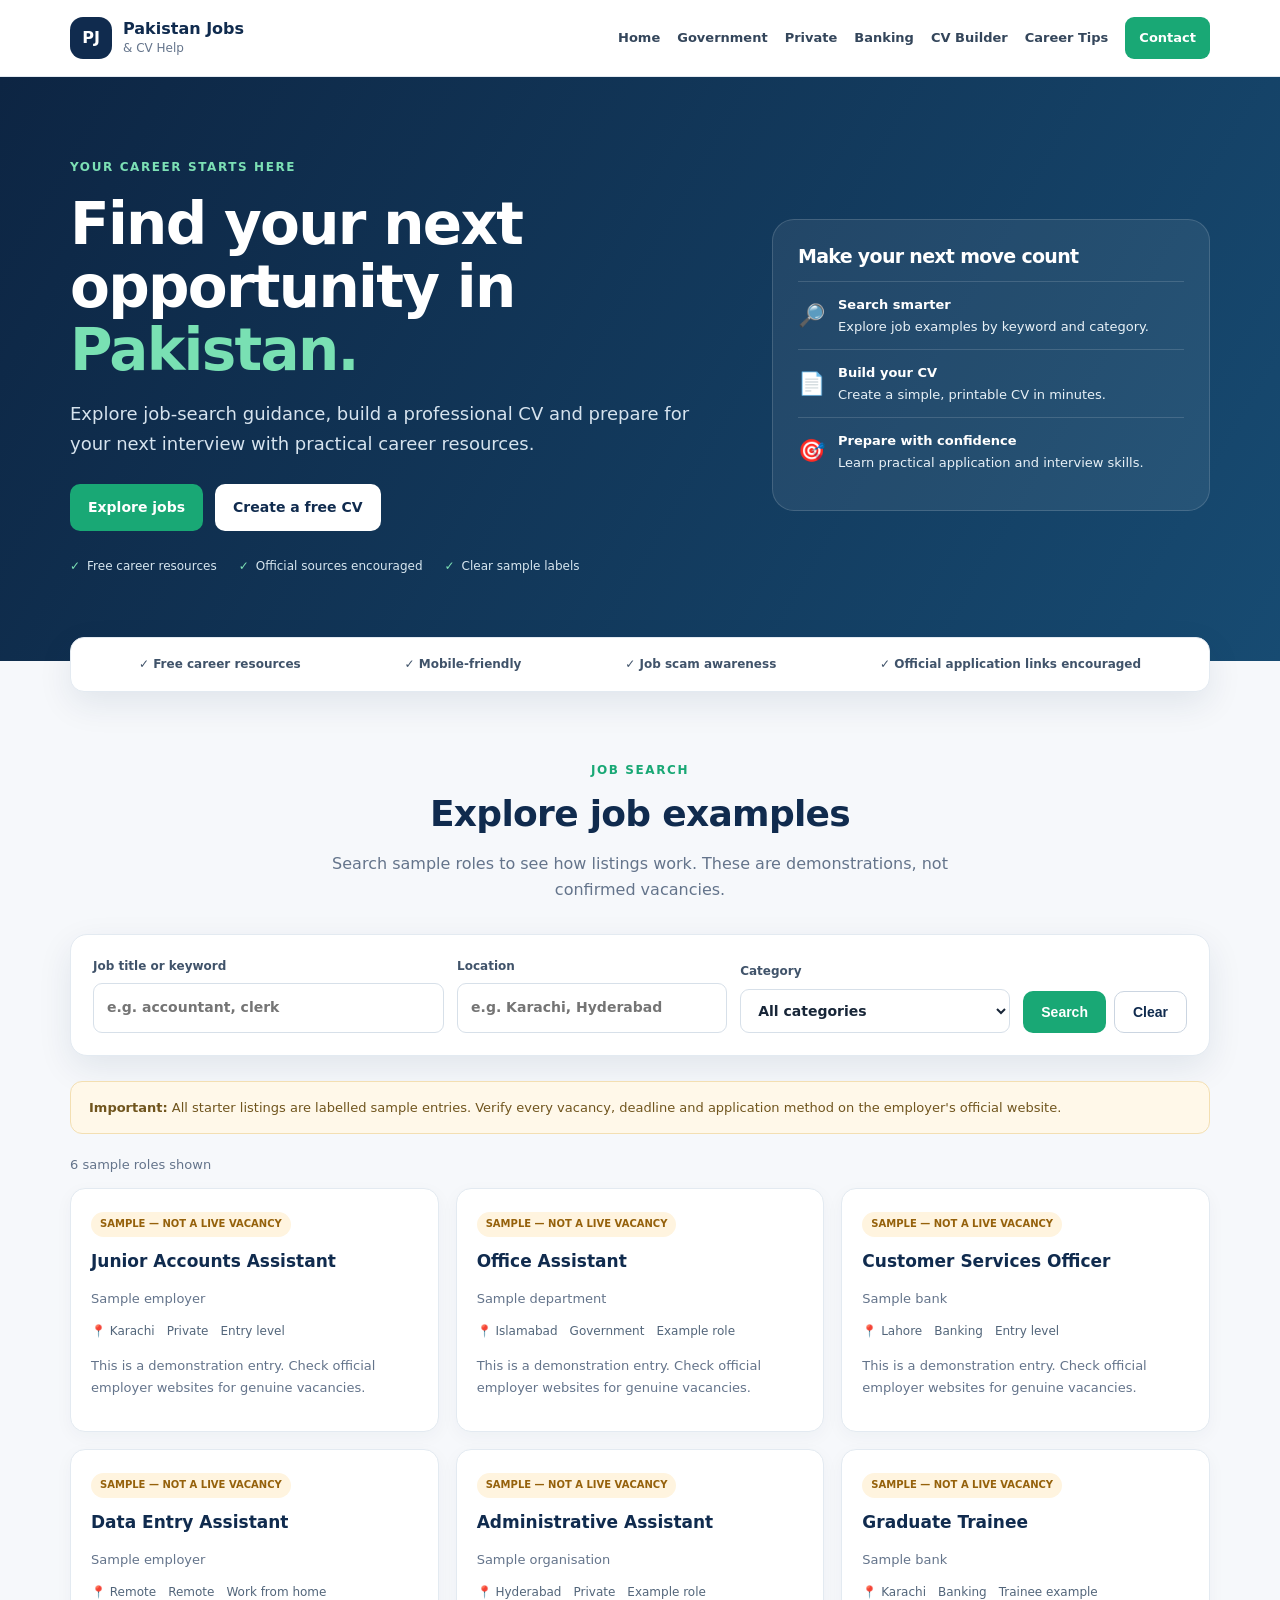
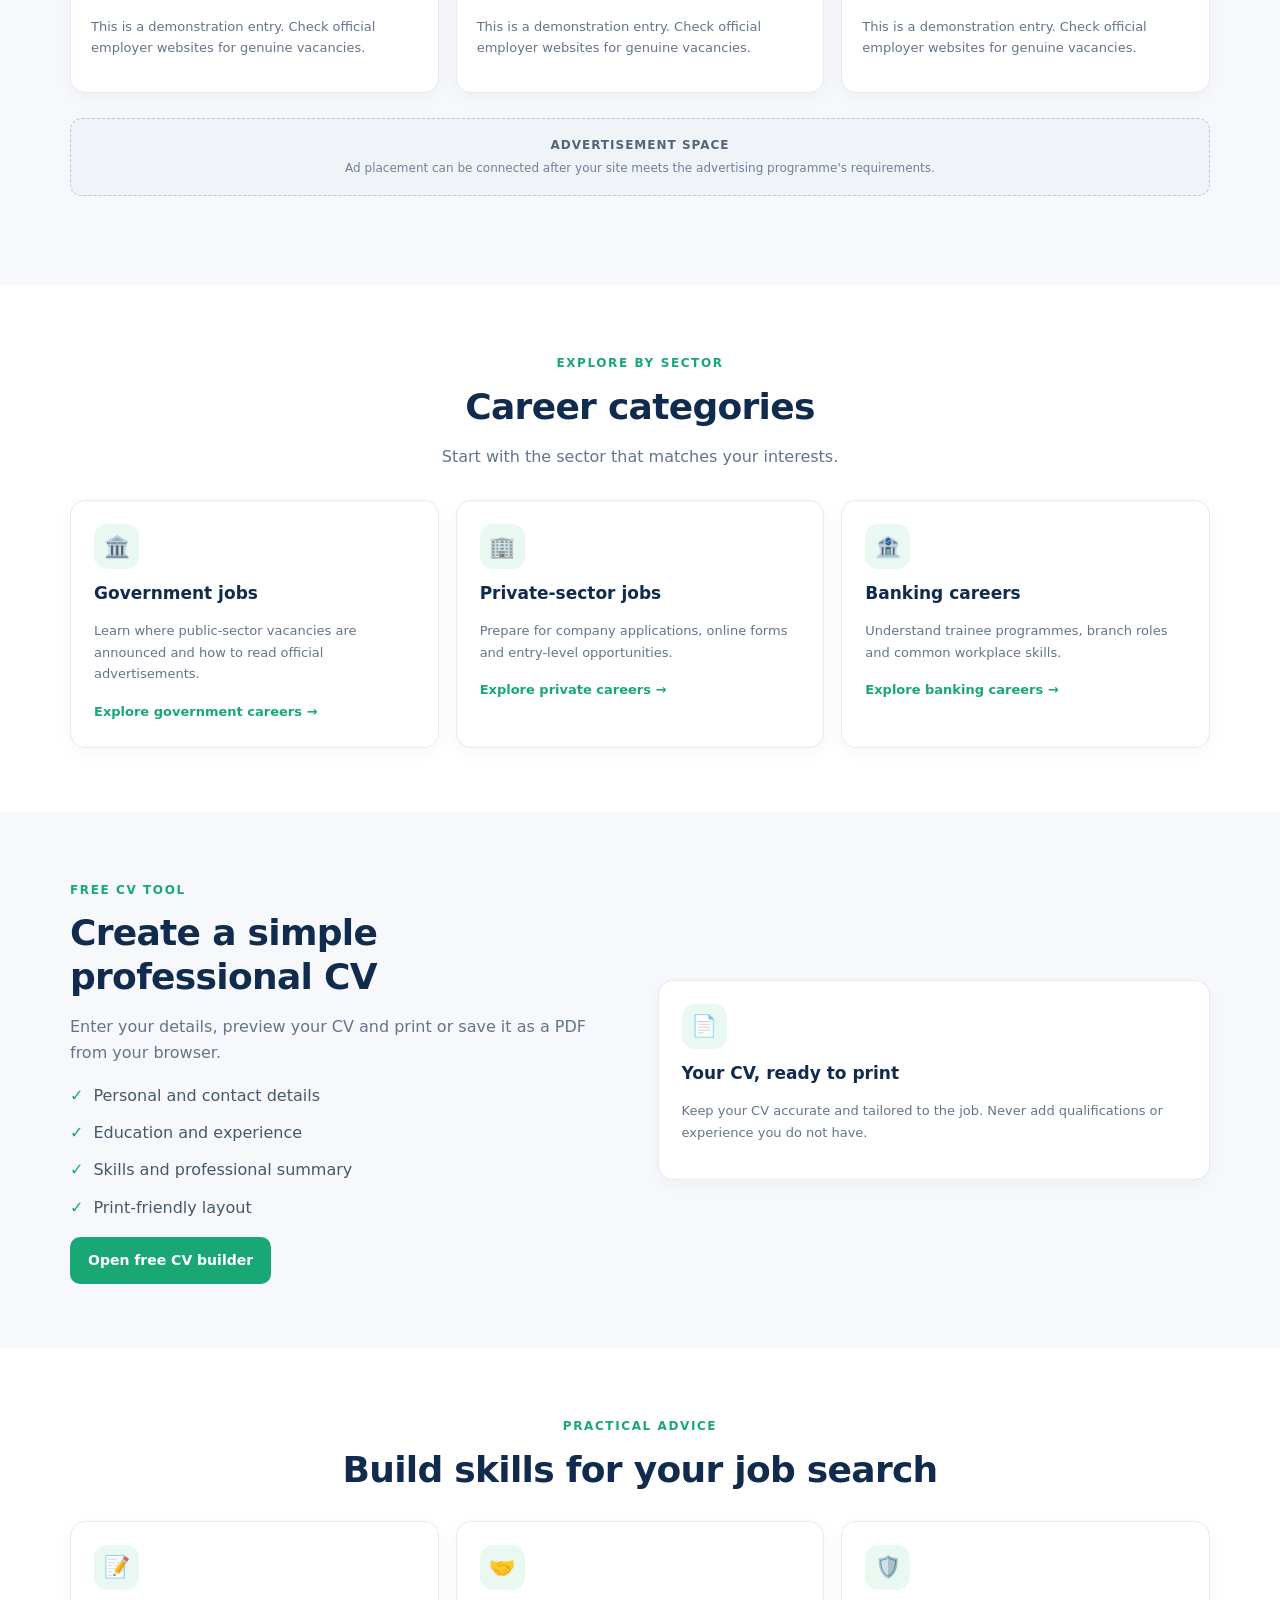
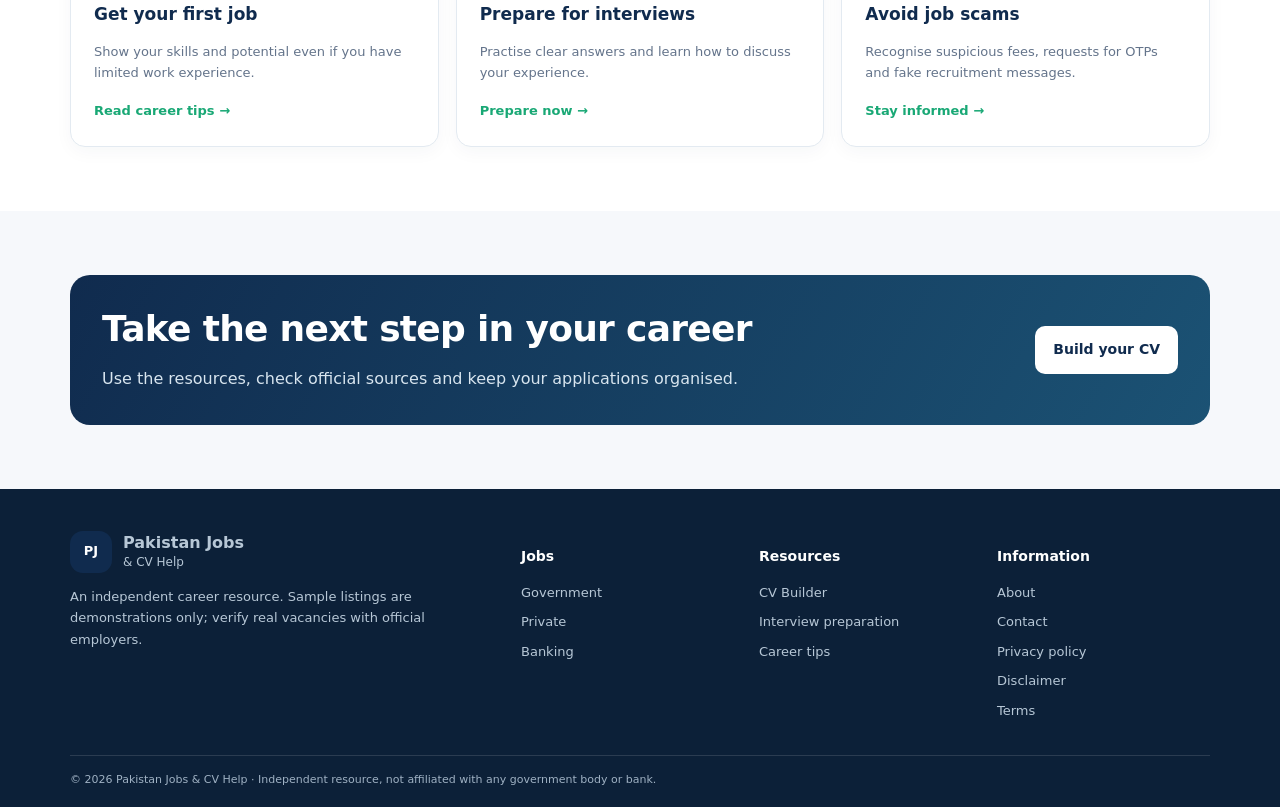
==== index.html @ 89b78488 "Add files via upload" ====
<!doctype html>
<html lang="en">
<head>
<meta charset="utf-8"><meta name="viewport" content="width=device-width,initial-scale=1">
<meta name="description" content="Pakistan Jobs & CV Help: job-search resources, career guidance and a free CV builder.">
<meta name="theme-color" content="#102b4e"><title>Pakistan Jobs & CV Help | Find Your Next Opportunity</title>
<link rel="stylesheet" href="styles.css">
</head>
<body>
<header class="site-header"><div class="wrap header-inner">
<a class="brand" href="index.html"><span class="brand-mark">PJ</span><span><b>Pakistan Jobs</b><small>& CV Help</small></span></a>
<button class="nav-toggle" aria-label="Toggle menu" aria-expanded="false">☰</button>
<nav class="site-nav"><a href="index.html">Home</a><a href="pages/government-jobs.html">Government</a><a href="pages/private-jobs.html">Private</a><a href="pages/banking-jobs.html">Banking</a><a href="pages/cv-maker.html">CV Builder</a><a href="pages/career-tips.html">Career Tips</a><a class="nav-cta" href="pages/contact.html">Contact</a></nav>
</div></header>
<main>
<section class="hero"><div class="wrap hero-grid"><div><span class="eyebrow">Your career starts here</span><h1>Find your next opportunity in <em>Pakistan.</em></h1><p>Explore job-search guidance, build a professional CV and prepare for your next interview with practical career resources.</p><div class="actions"><a class="btn btn-primary" href="#jobs">Explore jobs</a><a class="btn btn-light" href="pages/cv-maker.html">Create a free CV</a></div><ul class="hero-points"><li>Free career resources</li><li>Official sources encouraged</li><li>Clear sample labels</li></ul></div>
<div class="hero-panel"><h2>Make your next move count</h2><div class="quick"><span>🔎</span><p><b>Search smarter</b>Explore job examples by keyword and category.</p></div><div class="quick"><span>📄</span><p><b>Build your CV</b>Create a simple, printable CV in minutes.</p></div><div class="quick"><span>🎯</span><p><b>Prepare with confidence</b>Learn practical application and interview skills.</p></div></div></div></section>
<div class="wrap trust"><span>✓ Free career resources</span><span>✓ Mobile-friendly</span><span>✓ Job scam awareness</span><span>✓ Official application links encouraged</span></div>
<section id="jobs"><div class="wrap"><div class="section-head"><span class="eyebrow">Job search</span><h2>Explore job examples</h2><p>Search sample roles to see how listings work. These are demonstrations, not confirmed vacancies.</p></div>
<form class="search-panel" id="job-filter-form"><div class="search-grid">
<label>Job title or keyword<input id="filter-title" type="search" placeholder="e.g. accountant, clerk"></label>
<label>Location<input id="filter-location" type="search" placeholder="e.g. Karachi, Hyderabad"></label>
<label>Category<select id="filter-category"><option value="">All categories</option><option>Government</option><option>Private</option><option>Banking</option><option>Remote</option></select></label>
<div class="search-actions"><button class="btn btn-primary" type="submit">Search</button><button class="btn btn-outline" type="reset" id="filter-reset">Clear</button></div>
</div></form>
<div class="notice"><b>Important:</b> All starter listings are labelled sample entries. Verify every vacancy, deadline and application method on the employer's official website.</div>
<p class="result-count" id="result-count" aria-live="polite"></p><div class="job-grid" id="job-results"></div>
<div class="ad-slot"><b>Advertisement space</b><span>Ad placement can be connected after your site meets the advertising programme's requirements.</span></div>
</div></section>
<section class="section-alt"><div class="wrap"><div class="section-head"><span class="eyebrow">Explore by sector</span><h2>Career categories</h2><p>Start with the sector that matches your interests.</p></div><div class="card-grid">
<a class="feature-card" href="pages/government-jobs.html"><span class="feature-icon">🏛️</span><h3>Government jobs</h3><p>Learn where public-sector vacancies are announced and how to read official advertisements.</p><b>Explore government careers →</b></a>
<a class="feature-card" href="pages/private-jobs.html"><span class="feature-icon">🏢</span><h3>Private-sector jobs</h3><p>Prepare for company applications, online forms and entry-level opportunities.</p><b>Explore private careers →</b></a>
<a class="feature-card" href="pages/banking-jobs.html"><span class="feature-icon">🏦</span><h3>Banking careers</h3><p>Understand trainee programmes, branch roles and common workplace skills.</p><b>Explore banking careers →</b></a>
</div></div></section>
<section><div class="wrap split"><div><span class="eyebrow">Free CV tool</span><h2>Create a simple professional CV</h2><p class="muted">Enter your details, preview your CV and print or save it as a PDF from your browser.</p><ul class="check-list"><li>Personal and contact details</li><li>Education and experience</li><li>Skills and professional summary</li><li>Print-friendly layout</li></ul><a class="btn btn-primary" href="pages/cv-maker.html">Open free CV builder</a></div><div class="feature-card"><span class="feature-icon">📄</span><h3>Your CV, ready to print</h3><p>Keep your CV accurate and tailored to the job. Never add qualifications or experience you do not have.</p></div></div></section>
<section class="section-alt"><div class="wrap"><div class="section-head"><span class="eyebrow">Practical advice</span><h2>Build skills for your job search</h2></div><div class="card-grid">
<a class="feature-card" href="pages/career-tips.html#first-job"><span class="feature-icon">📝</span><h3>Get your first job</h3><p>Show your skills and potential even if you have limited work experience.</p><b>Read career tips →</b></a>
<a class="feature-card" href="pages/interview-preparation.html"><span class="feature-icon">🤝</span><h3>Prepare for interviews</h3><p>Practise clear answers and learn how to discuss your experience.</p><b>Prepare now →</b></a>
<a class="feature-card" href="pages/disclaimer.html"><span class="feature-icon">🛡️</span><h3>Avoid job scams</h3><p>Recognise suspicious fees, requests for OTPs and fake recruitment messages.</p><b>Stay informed →</b></a>
</div></div></section>
<section><div class="wrap cta"><div><h2>Take the next step in your career</h2><p>Use the resources, check official sources and keep your applications organised.</p></div><a class="btn btn-light" href="pages/cv-maker.html">Build your CV</a></div></section>
</main>
<footer class="site-footer"><div class="wrap footer-grid"><div><a class="brand footer-brand" href="index.html"><span class="brand-mark">PJ</span><span><b>Pakistan Jobs</b><small>& CV Help</small></span></a><p>An independent career resource. Sample listings are demonstrations only; verify real vacancies with official employers.</p></div>
<div><h3>Jobs</h3><a href="pages/government-jobs.html">Government</a><a href="pages/private-jobs.html">Private</a><a href="pages/banking-jobs.html">Banking</a></div>
<div><h3>Resources</h3><a href="pages/cv-maker.html">CV Builder</a><a href="pages/interview-preparation.html">Interview preparation</a><a href="pages/career-tips.html">Career tips</a></div>
<div><h3>Information</h3><a href="pages/about.html">About</a><a href="pages/contact.html">Contact</a><a href="pages/privacy-policy.html">Privacy policy</a><a href="pages/disclaimer.html">Disclaimer</a><a href="pages/terms.html">Terms</a></div>
</div><div class="wrap footer-bottom">© <span id="year"></span> Pakistan Jobs & CV Help · Independent resource, not affiliated with any government body or bank.</div></footer>
<script src="jobs-data.js"></script><script src="main.js"></script>
</body></html>
---- styles.css ----
:root{--navy:#102b4e;--navy2:#194b70;--green:#19a875;--mint:#e9f8f1;--ink:#182638;--muted:#64748b;--line:#e3eaf1;--bg:#f6f8fb;--white:#fff;--shadow:0 12px 35px rgba(16,43,78,.09)}
*{box-sizing:border-box}html{scroll-behavior:smooth}body{margin:0;font-family:Inter,system-ui,-apple-system,"Segoe UI",Arial,sans-serif;color:var(--ink);line-height:1.65;background:var(--bg)}a{color:inherit;text-decoration:none}.wrap{width:min(1140px,calc(100% - 36px));margin:auto}
.site-header{background:#fff;border-bottom:1px solid var(--line);position:sticky;top:0;z-index:20}.header-inner{min-height:76px;display:flex;align-items:center;justify-content:space-between;gap:20px}.brand{display:flex;align-items:center;gap:11px;color:var(--navy);line-height:1.15}.brand b{display:block;font-size:16px}.brand small{display:block;color:var(--muted);font-size:12px;margin-top:4px}.brand-mark{width:42px;height:42px;border-radius:13px;background:var(--navy);color:white;display:grid;place-items:center;font-weight:900}.site-nav{display:flex;align-items:center;gap:17px;font-size:13px;font-weight:700;color:#34465b}.site-nav a:hover{color:var(--green)}.nav-cta{background:var(--green);color:white!important;padding:10px 14px;border-radius:9px}.nav-toggle{display:none;border:1px solid var(--line);background:white;border-radius:9px;padding:8px 12px;font-size:20px}
.hero{background:linear-gradient(120deg,#0d2543,#174b72);color:white;padding:76px 0 84px}.hero-grid{display:grid;grid-template-columns:1.2fr .8fr;align-items:center;gap:45px}.eyebrow{color:#19a875;text-transform:uppercase;letter-spacing:1.6px;font-size:12px;font-weight:850}.hero .eyebrow{color:#7ce0b5}.hero h1{font-size:clamp(36px,5vw,58px);line-height:1.08;letter-spacing:-1.7px;margin:14px 0 18px}.hero h1 em{color:#79e0b3;font-style:normal}.hero p{color:#d6e3ee;font-size:18px;max-width:650px;margin:0 0 25px}.actions{display:flex;flex-wrap:wrap;gap:12px}.btn{display:inline-flex;align-items:center;justify-content:center;border:0;border-radius:10px;padding:12px 18px;font-weight:750;font-size:14px;cursor:pointer}.btn-primary{background:var(--green);color:white}.btn-light{background:white;color:var(--navy)}.btn-outline{border:1px solid #cbd5e1;background:white;color:var(--navy)}.hero-points{display:flex;gap:22px;flex-wrap:wrap;padding:0;margin:26px 0 0;list-style:none;color:#d7e6ef;font-size:12px}.hero-points li:before{content:"✓";color:#7ce0b5;margin-right:7px}.hero-panel{background:#ffffff12;border:1px solid #ffffff25;border-radius:22px;padding:25px}.hero-panel h2{color:white;font-size:19px;margin:0 0 14px}.quick{display:flex;align-items:center;gap:13px;border-top:1px solid #ffffff24;padding:12px 0}.quick>span{font-size:22px}.quick p{font-size:13px;margin:0;color:#e8f1f7}.quick b{display:block;color:white}.trust{margin-top:-24px;position:relative;background:white;border:1px solid var(--line);border-radius:14px;box-shadow:var(--shadow);padding:17px 22px;display:flex;justify-content:space-around;gap:12px;flex-wrap:wrap;color:#40536a;font-size:12px;font-weight:750}
section{padding:64px 0}.section-alt{background:white}.section-head{text-align:center;max-width:700px;margin:0 auto 30px}.section-head h2,h2{font-size:clamp(27px,3vw,36px);line-height:1.2;color:var(--navy);letter-spacing:-.7px;margin:9px 0 12px}.section-head p,.muted{color:var(--muted)}.search-panel{background:white;border:1px solid var(--line);border-radius:17px;padding:22px;box-shadow:var(--shadow);margin:25px 0}.search-grid{display:grid;grid-template-columns:1.3fr 1fr 1fr auto;gap:13px;align-items:end}.search-grid label,.field label{display:block;font-size:12px;font-weight:800;color:#40536a}.search-grid input,.search-grid select,.field input,.field textarea{display:block;width:100%;margin-top:7px;padding:12px 13px;border:1px solid #d7e0e9;border-radius:9px;font:inherit;font-size:14px;background:white;color:var(--ink)}.search-grid input:focus,.search-grid select:focus,.field input:focus,.field textarea:focus{outline:3px solid #19a87525;border-color:var(--green)}.search-actions{display:flex;gap:8px}.notice{background:#fff8e9;border:1px solid #f3dfb2;border-radius:12px;padding:15px 18px;color:#70551e;font-size:13px;margin:20px 0}.result-count{font-size:13px;color:var(--muted)}.job-grid,.card-grid{display:grid;grid-template-columns:repeat(3,1fr);gap:17px}.job-card,.feature-card,.article-card{background:white;border:1px solid var(--line);border-radius:15px;padding:20px;box-shadow:0 5px 18px rgba(16,43,78,.04)}.job-card h3,.feature-card h3{color:var(--navy);font-size:17px;margin:10px 0 5px}.job-card p,.feature-card p{font-size:13px;color:var(--muted)}.tag{display:inline-block;background:#fff4df;color:#95610b;border-radius:30px;padding:4px 9px;font-size:10px;font-weight:850}.job-meta{font-size:12px;color:#52657a;display:flex;gap:12px;flex-wrap:wrap;margin:10px 0}.feature-card{display:block;padding:23px}.feature-card>b{font-size:13px;color:var(--green)}.feature-icon{width:45px;height:45px;border-radius:13px;background:var(--mint);display:grid;place-items:center;font-size:21px}.check-list{padding:0;list-style:none}.check-list li{margin:11px 0;color:#46586c}.check-list li:before{content:"✓";color:var(--green);font-weight:900;margin-right:10px}.split{display:grid;grid-template-columns:1fr 1fr;gap:35px;align-items:center}.cta{background:linear-gradient(120deg,#102b4e,#1b5274);color:white;border-radius:20px;padding:32px;display:flex;align-items:center;justify-content:space-between;gap:20px}.cta h2{color:white;margin-top:0}.cta p{color:#d8e5ef;margin-bottom:0}.ad-slot{border:1px dashed #b9c7d5;background:#f0f4f8;border-radius:12px;text-align:center;padding:17px;color:#718096;font-size:12px;margin:25px auto}.ad-slot b,.ad-slot span{display:block}.ad-slot b{text-transform:uppercase;letter-spacing:1px;color:#52657a;margin-bottom:3px}
.site-footer{background:#0c2038;color:#d7e2ec;padding:42px 0 18px}.footer-grid{display:grid;grid-template-columns:2fr 1fr 1fr 1fr;gap:25px}.footer-grid h3{font-size:14px;color:white}.footer-grid p,.footer-grid a{font-size:13px;color:#b7c7d6}.footer-grid>div>a:not(.brand){display:block;margin:8px 0}.footer-brand{color:white}.footer-brand small{color:#b7c7d6}.footer-bottom{border-top:1px solid #ffffff20;margin-top:26px;padding-top:15px;font-size:11px;color:#9fb1c3}.page-hero{background:linear-gradient(120deg,#102b4e,#1b5274);color:white;padding:45px 0}.page-hero h1{color:white;margin:5px 0}.content{max-width:850px;margin:auto;background:white;border:1px solid var(--line);border-radius:15px;padding:28px}.content h2{font-size:23px}.content p,.content li{color:#4b5d70}.content li{margin:8px 0}.form-grid{display:grid;grid-template-columns:1fr 1fr;gap:13px}.form-grid .full{grid-column:1/-1}.form-grid label{font-size:13px;font-weight:750}.form-grid input,.form-grid textarea{width:100%;display:block;margin-top:5px;padding:11px;border:1px solid var(--line);border-radius:8px;font:inherit}.cv-preview{background:white;border:1px solid var(--line);padding:25px;margin-top:20px;display:none}.cv-preview h1{text-align:center;color:var(--navy)}.cv-preview h3{border-bottom:1px solid #ccd5df;color:var(--navy);padding-bottom:5px}.cv-preview p{white-space:pre-wrap}
@media(max-width:900px){.site-nav{display:none;position:absolute;top:76px;left:0;right:0;background:white;padding:18px 22px;border-bottom:1px solid var(--line);flex-direction:column;align-items:stretch}.site-nav.open{display:flex}.nav-toggle{display:block}.hero-grid{grid-template-columns:1fr}.hero-panel{max-width:540px}.search-grid{grid-template-columns:1fr 1fr}.job-grid,.card-grid{grid-template-columns:repeat(2,1fr)}.footer-grid{grid-template-columns:1fr 1fr}}
@media(max-width:580px){.wrap{width:calc(100% - 28px)}.hero{padding:52px 0 62px}.hero p{font-size:16px}.search-grid,.job-grid,.card-grid,.split,.footer-grid,.form-grid{grid-template-columns:1fr}.search-actions{grid-column:1/-1}.search-actions .btn{flex:1}.trust{justify-content:flex-start}.cta{align-items:flex-start;flex-direction:column}section{padding:48px 0}.form-grid .full{grid-column:auto}}
@media print{body *{visibility:hidden}.cv-preview,.cv-preview *{visibility:visible}.cv-preview{display:block!important;position:absolute;left:0;top:0;width:100%;border:0}}
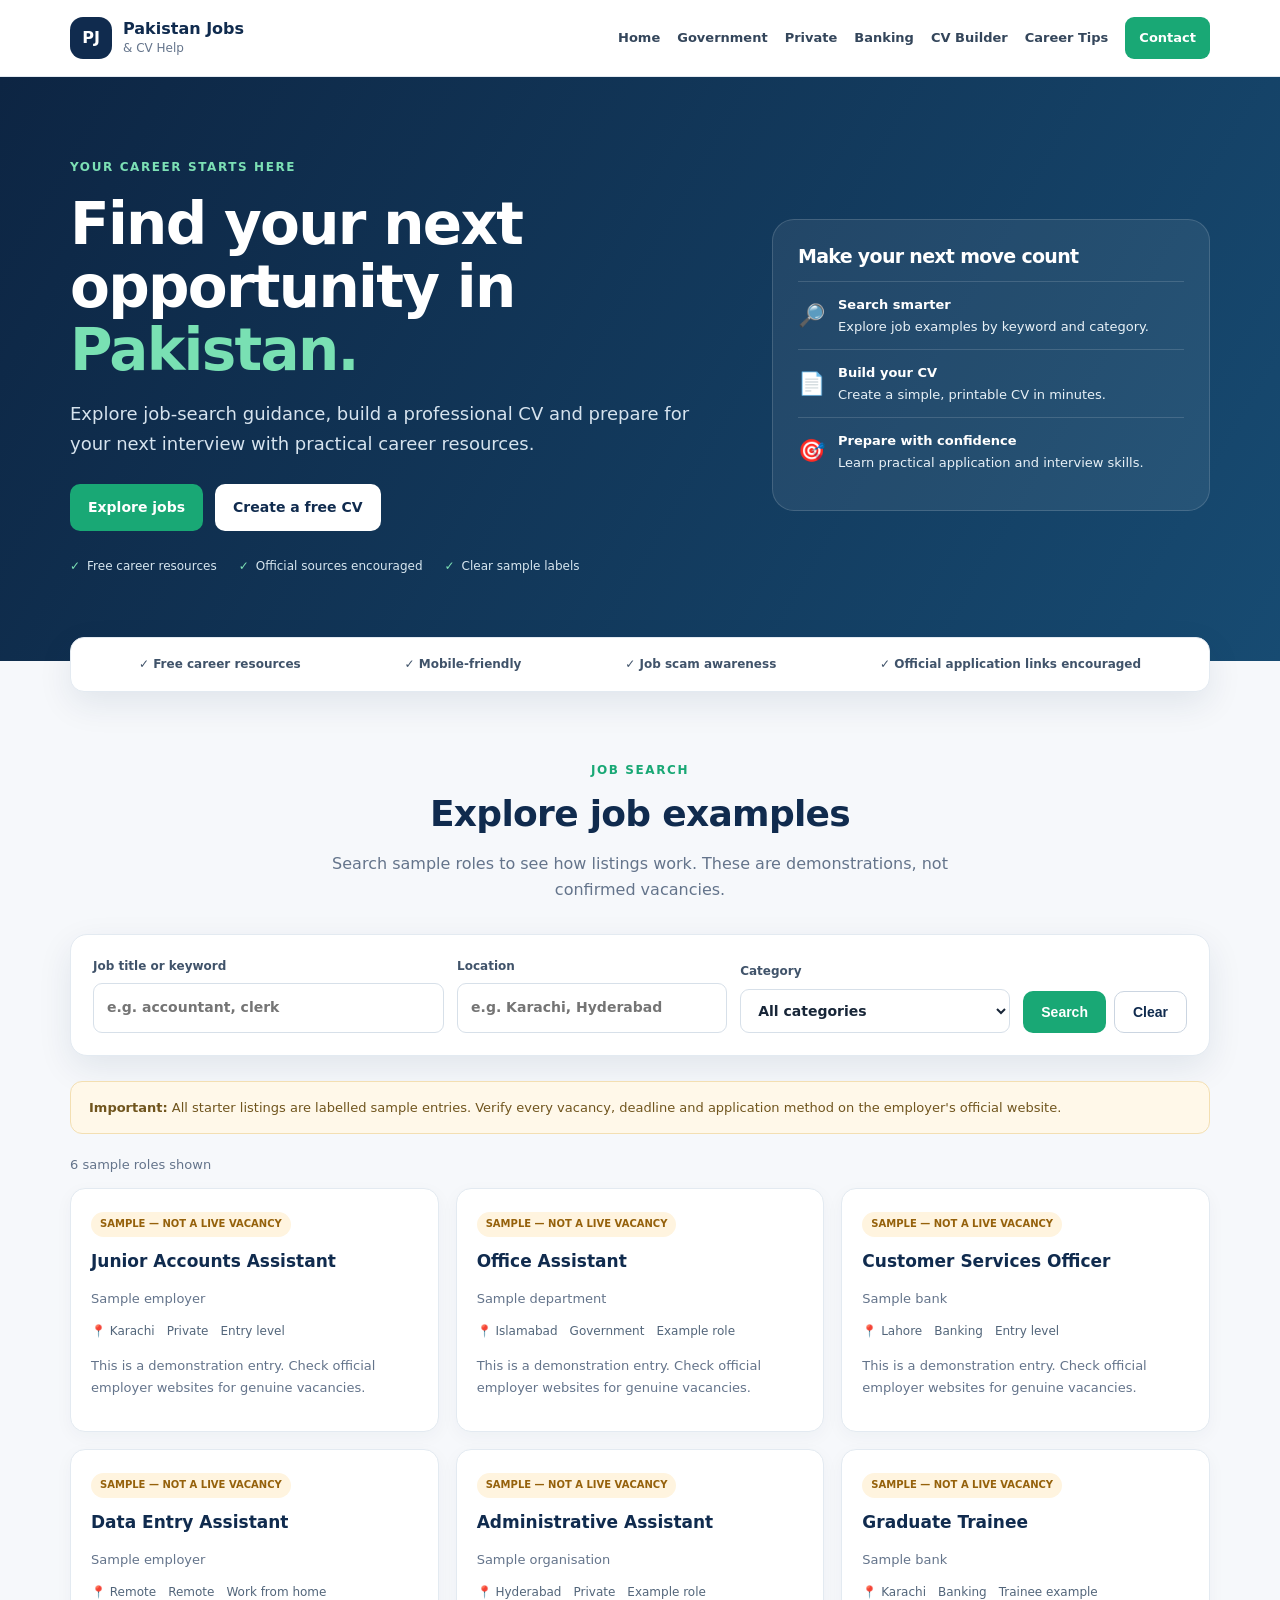
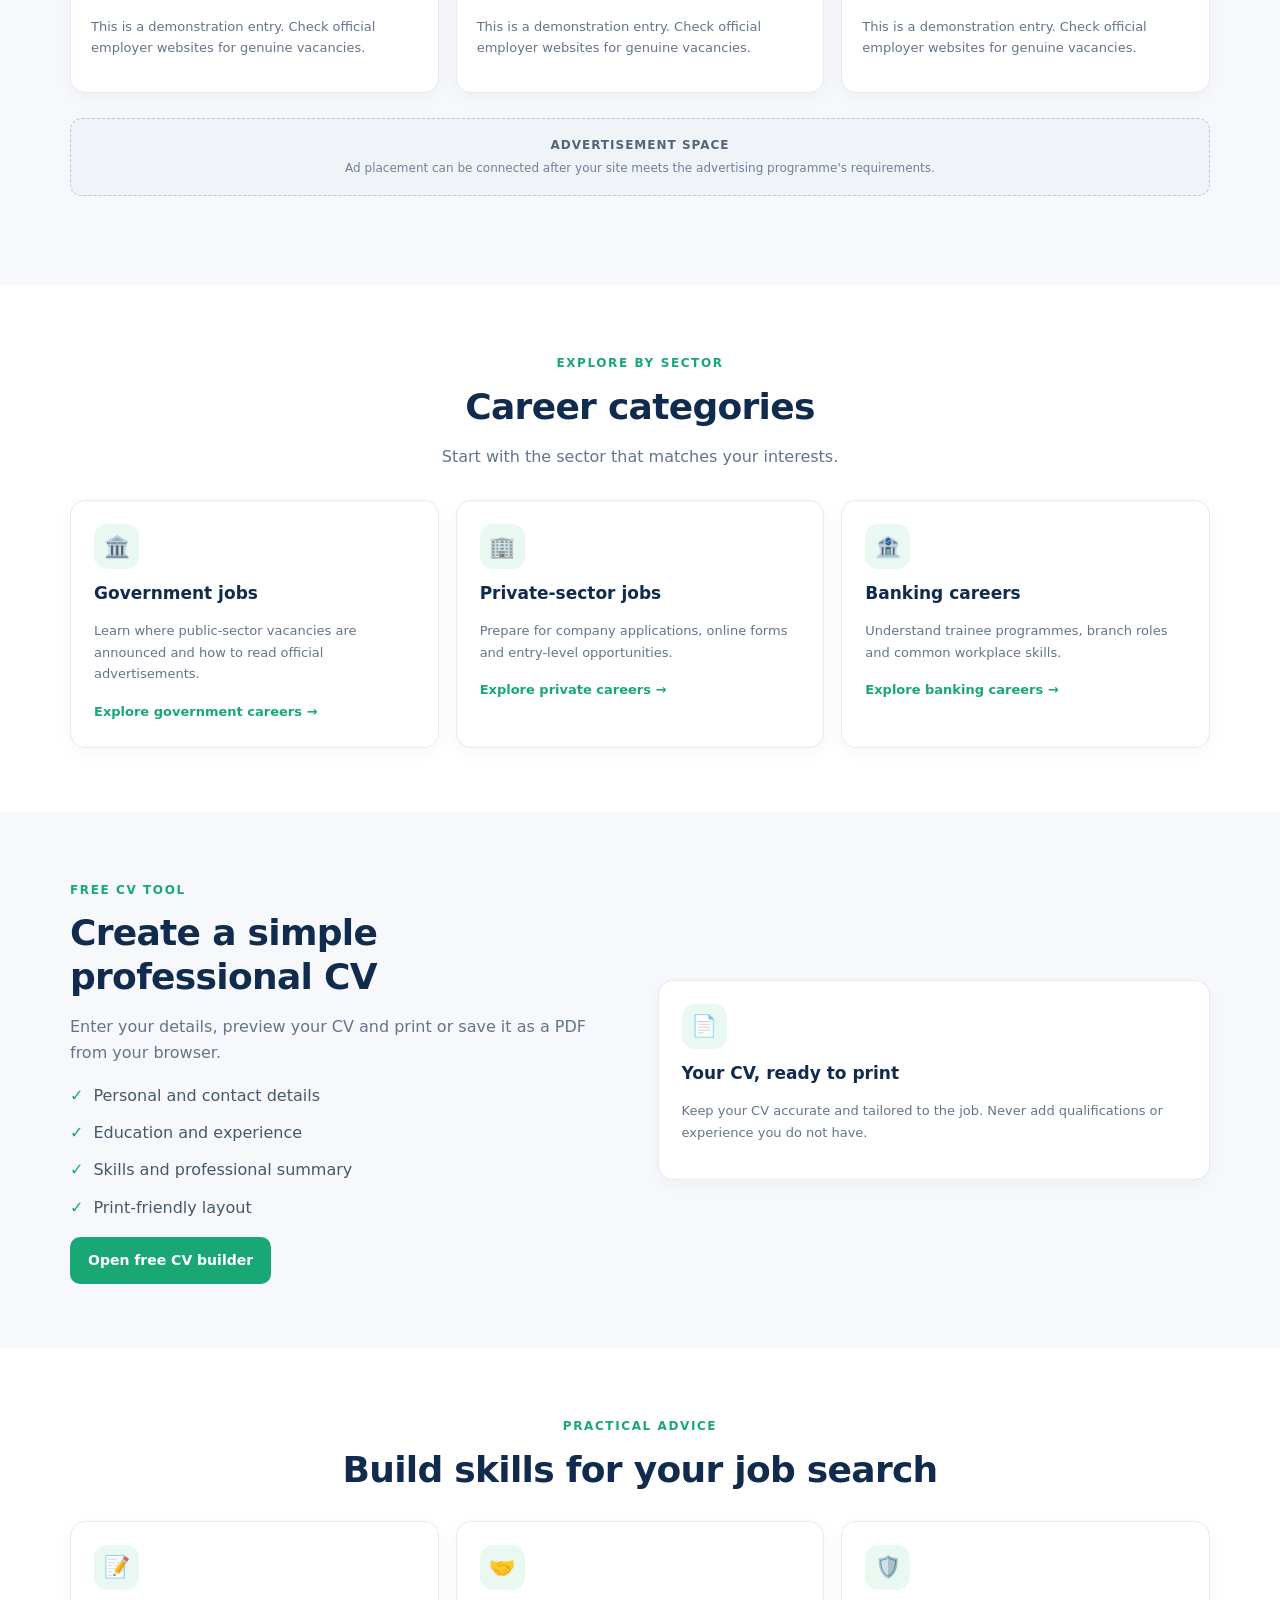
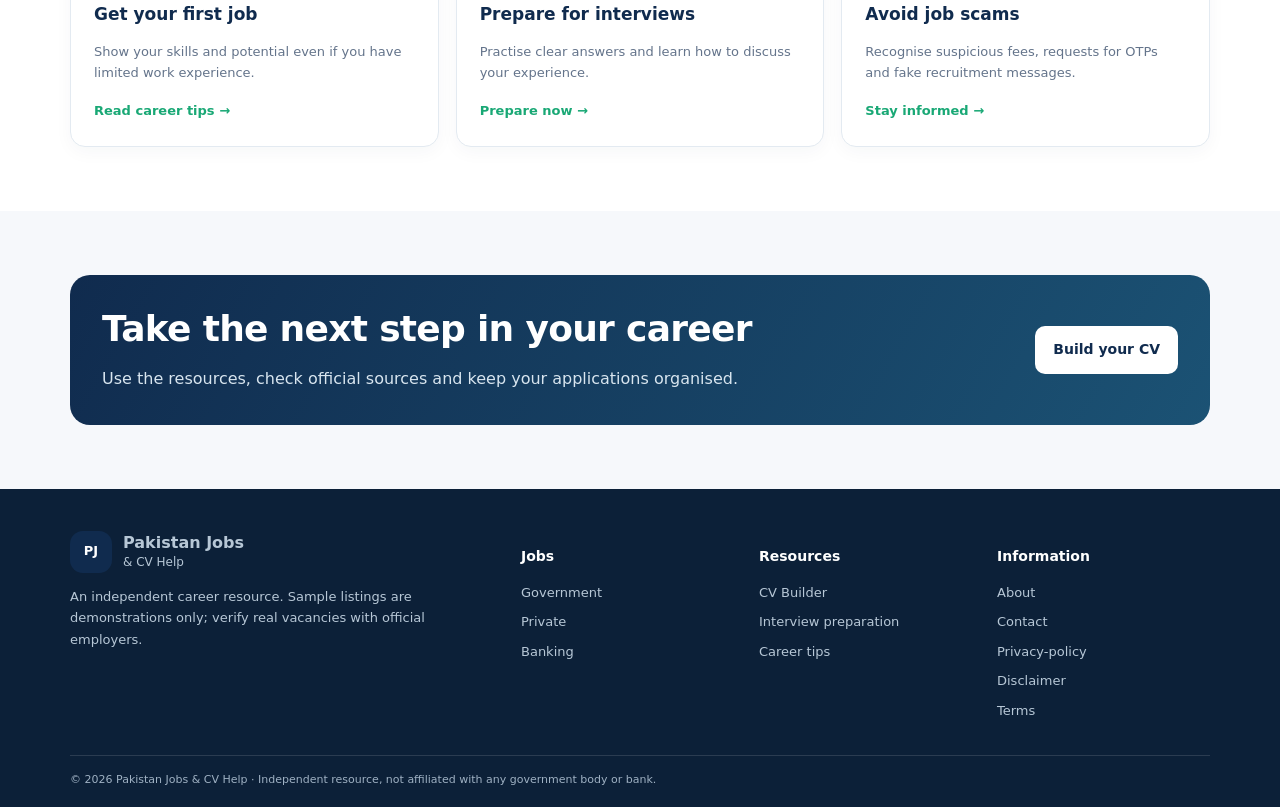
==== commit 7544559c: "Update index.html" ====
--- a/index.html
+++ b/index.html
@@ -43,7 +43,7 @@
 <footer class="site-footer"><div class="wrap footer-grid"><div><a class="brand footer-brand" href="index.html"><span class="brand-mark">PJ</span><span><b>Pakistan Jobs</b><small>& CV Help</small></span></a><p>An independent career resource. Sample listings are demonstrations only; verify real vacancies with official employers.</p></div>
 <div><h3>Jobs</h3><a href="pages/government-jobs.html">Government</a><a href="pages/private-jobs.html">Private</a><a href="pages/banking-jobs.html">Banking</a></div>
 <div><h3>Resources</h3><a href="pages/cv-maker.html">CV Builder</a><a href="pages/interview-preparation.html">Interview preparation</a><a href="pages/career-tips.html">Career tips</a></div>
-<div><h3>Information</h3><a href="pages/about.html">About</a><a href="pages/contact.html">Contact</a><a href="pages/privacy-policy.html">Privacy policy</a><a href="pages/disclaimer.html">Disclaimer</a><a href="pages/terms.html">Terms</a></div>
+<div><h3>Information</h3><a href="pages/about.html">About</a><a href="pages/contact.html">Contact</a><a href="pages/privacy-policy.html">Privacy-policy</a><a href="pages/disclaimer.html">Disclaimer</a><a href="pages/terms.html">Terms</a></div>
 </div><div class="wrap footer-bottom">© <span id="year"></span> Pakistan Jobs & CV Help · Independent resource, not affiliated with any government body or bank.</div></footer>
 <script src="jobs-data.js"></script><script src="main.js"></script>
-</body></html>+</body></html>
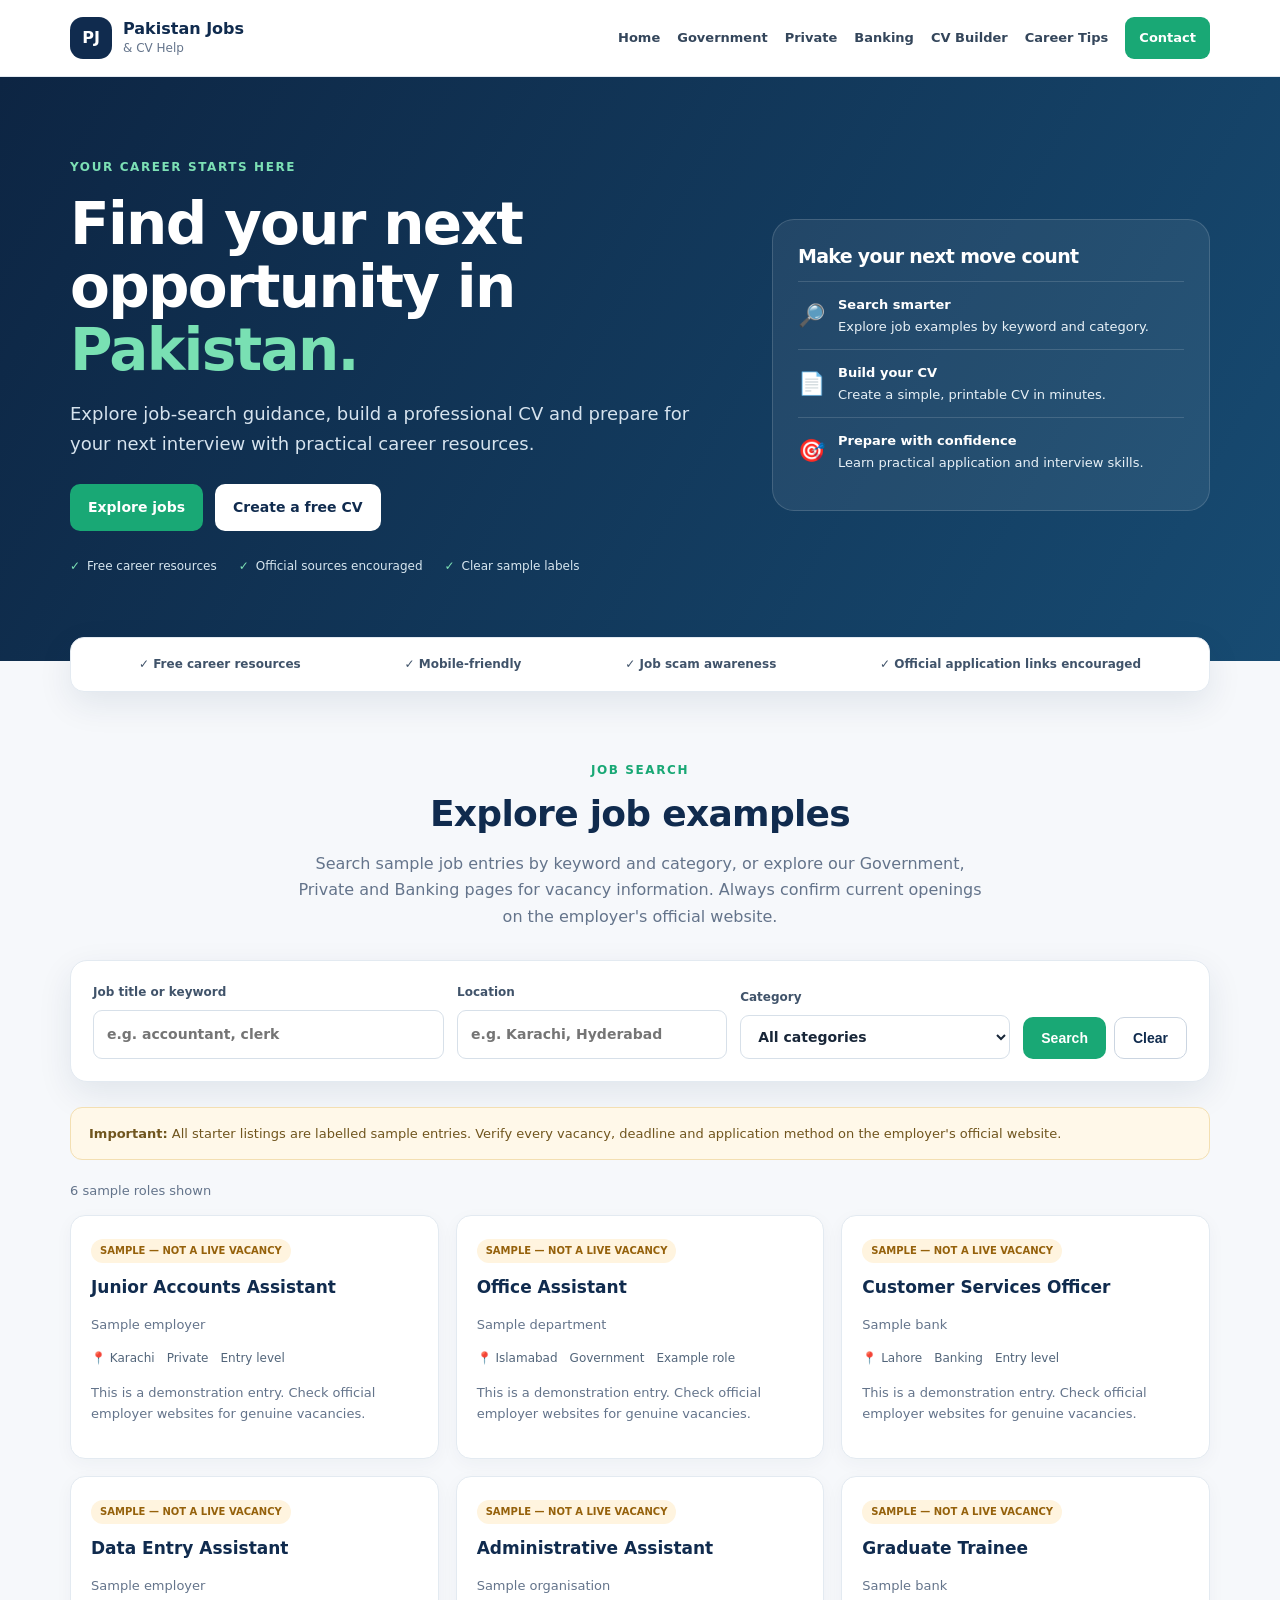
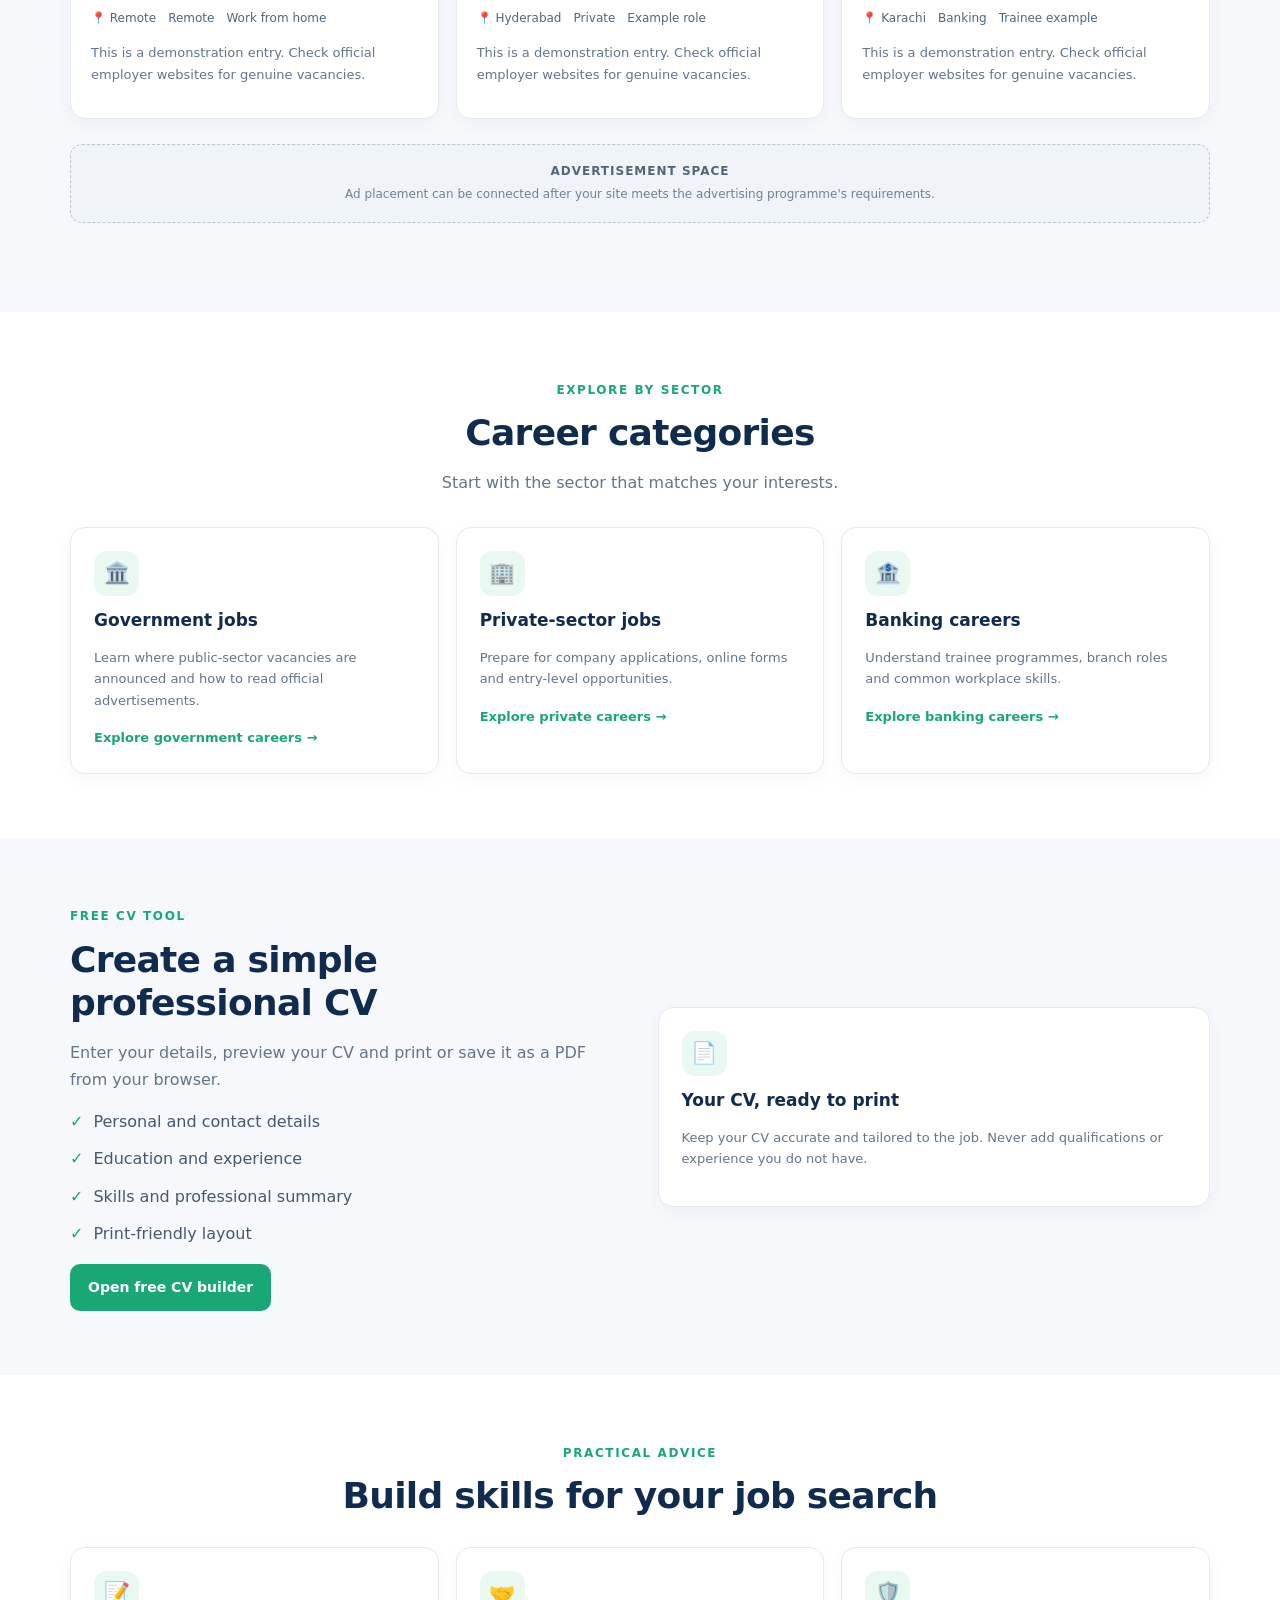
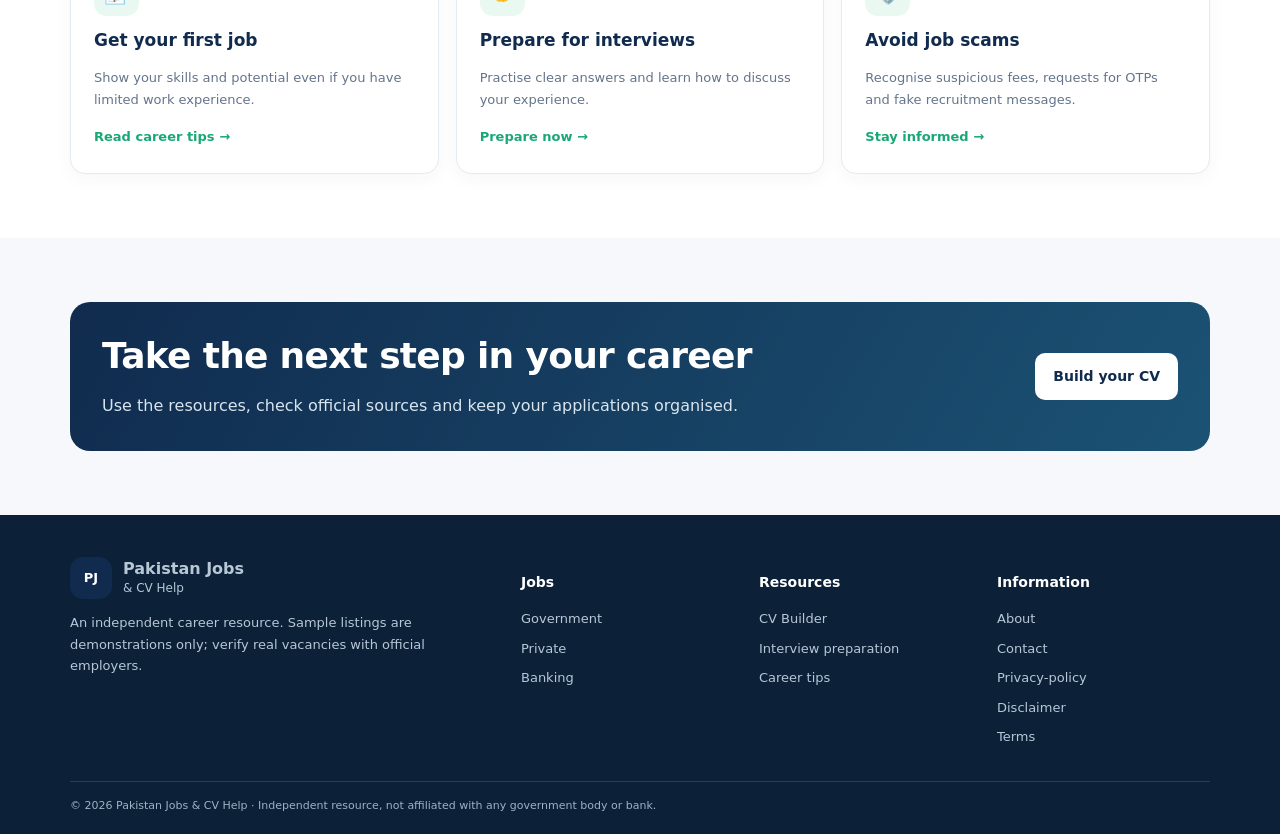
==== commit e2e1d69a: "Update index.html" ====
--- a/index.html
+++ b/index.html
@@ -16,7 +16,7 @@
 <section class="hero"><div class="wrap hero-grid"><div><span class="eyebrow">Your career starts here</span><h1>Find your next opportunity in <em>Pakistan.</em></h1><p>Explore job-search guidance, build a professional CV and prepare for your next interview with practical career resources.</p><div class="actions"><a class="btn btn-primary" href="#jobs">Explore jobs</a><a class="btn btn-light" href="pages/cv-maker.html">Create a free CV</a></div><ul class="hero-points"><li>Free career resources</li><li>Official sources encouraged</li><li>Clear sample labels</li></ul></div>
 <div class="hero-panel"><h2>Make your next move count</h2><div class="quick"><span>🔎</span><p><b>Search smarter</b>Explore job examples by keyword and category.</p></div><div class="quick"><span>📄</span><p><b>Build your CV</b>Create a simple, printable CV in minutes.</p></div><div class="quick"><span>🎯</span><p><b>Prepare with confidence</b>Learn practical application and interview skills.</p></div></div></div></section>
 <div class="wrap trust"><span>✓ Free career resources</span><span>✓ Mobile-friendly</span><span>✓ Job scam awareness</span><span>✓ Official application links encouraged</span></div>
-<section id="jobs"><div class="wrap"><div class="section-head"><span class="eyebrow">Job search</span><h2>Explore job examples</h2><p>Search sample roles to see how listings work. These are demonstrations, not confirmed vacancies.</p></div>
+<section id="jobs"><div class="wrap"><div class="section-head"><span class="eyebrow">Job search</span><h2>Explore job examples</h2><p>Search sample job entries by keyword and category, or explore our Government, Private and Banking pages for vacancy information. Always confirm current openings on the employer's official website.</p></div>
 <form class="search-panel" id="job-filter-form"><div class="search-grid">
 <label>Job title or keyword<input id="filter-title" type="search" placeholder="e.g. accountant, clerk"></label>
 <label>Location<input id="filter-location" type="search" placeholder="e.g. Karachi, Hyderabad"></label>
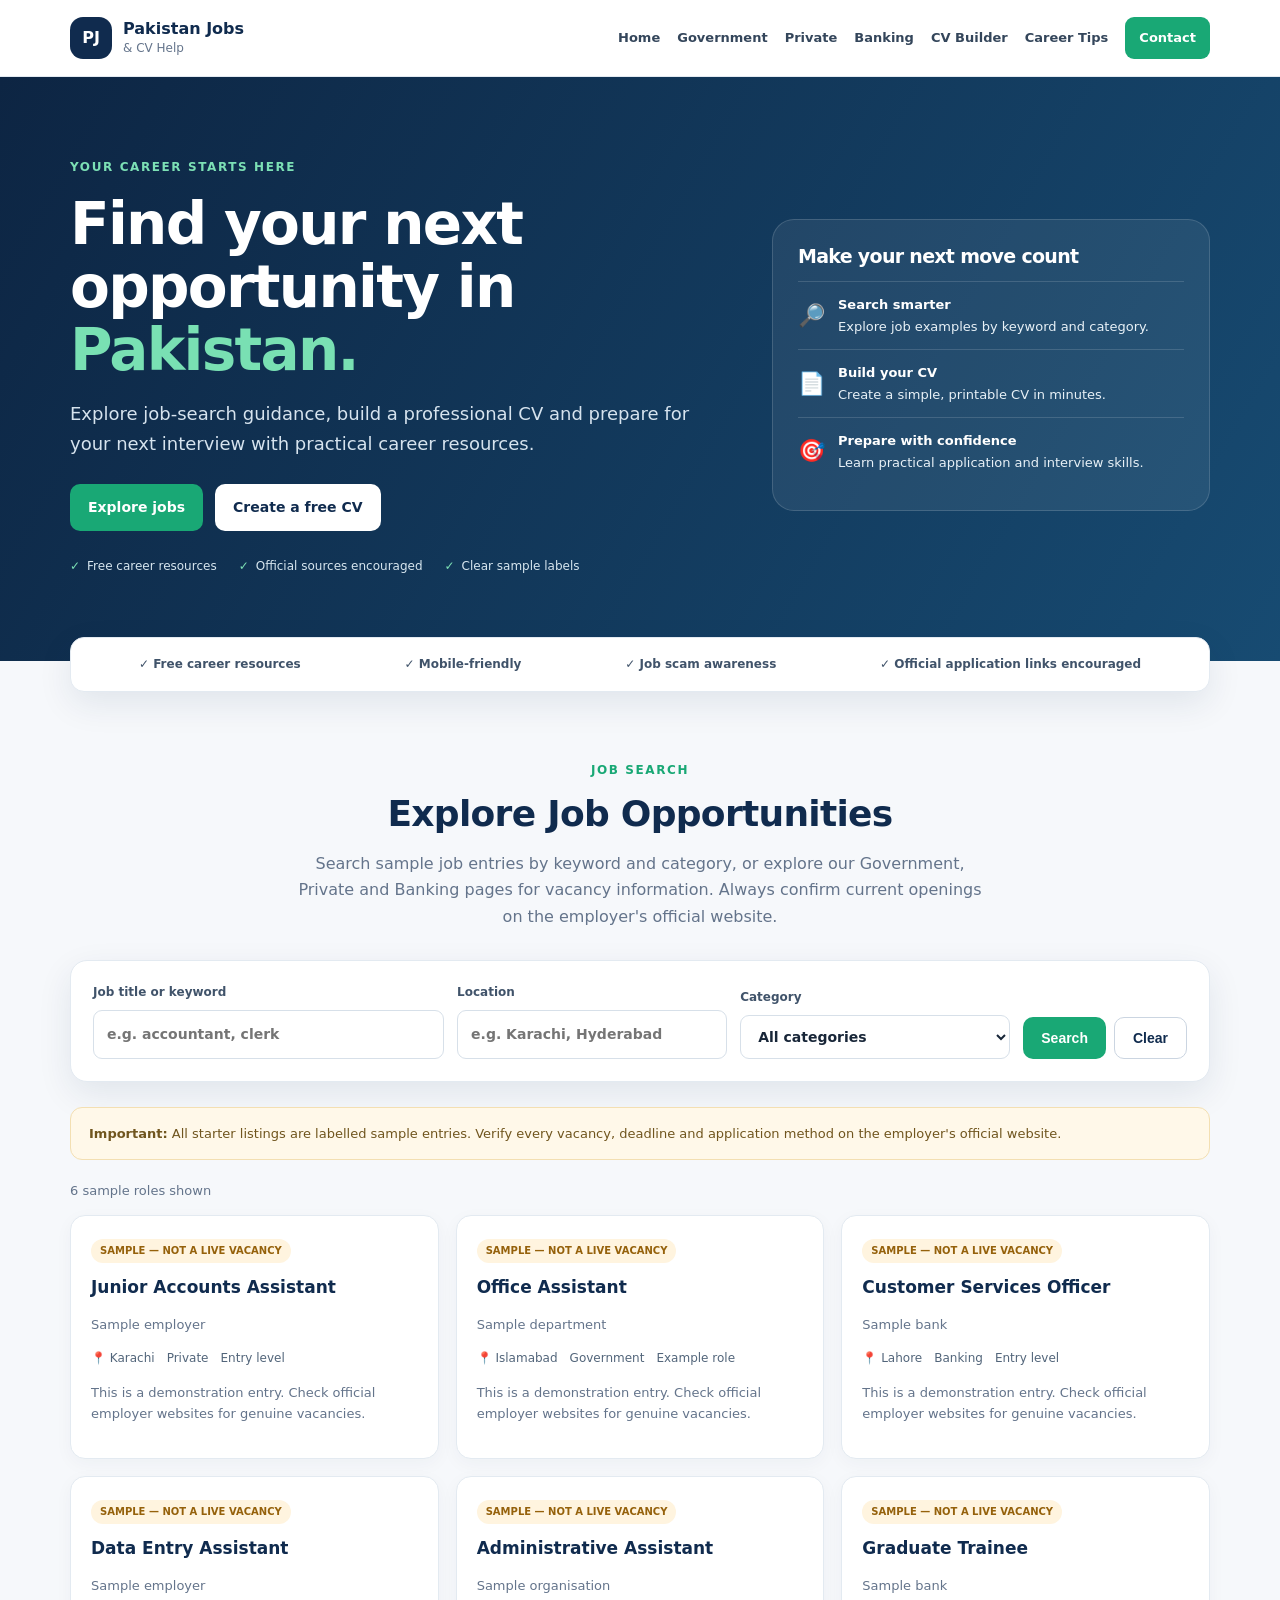
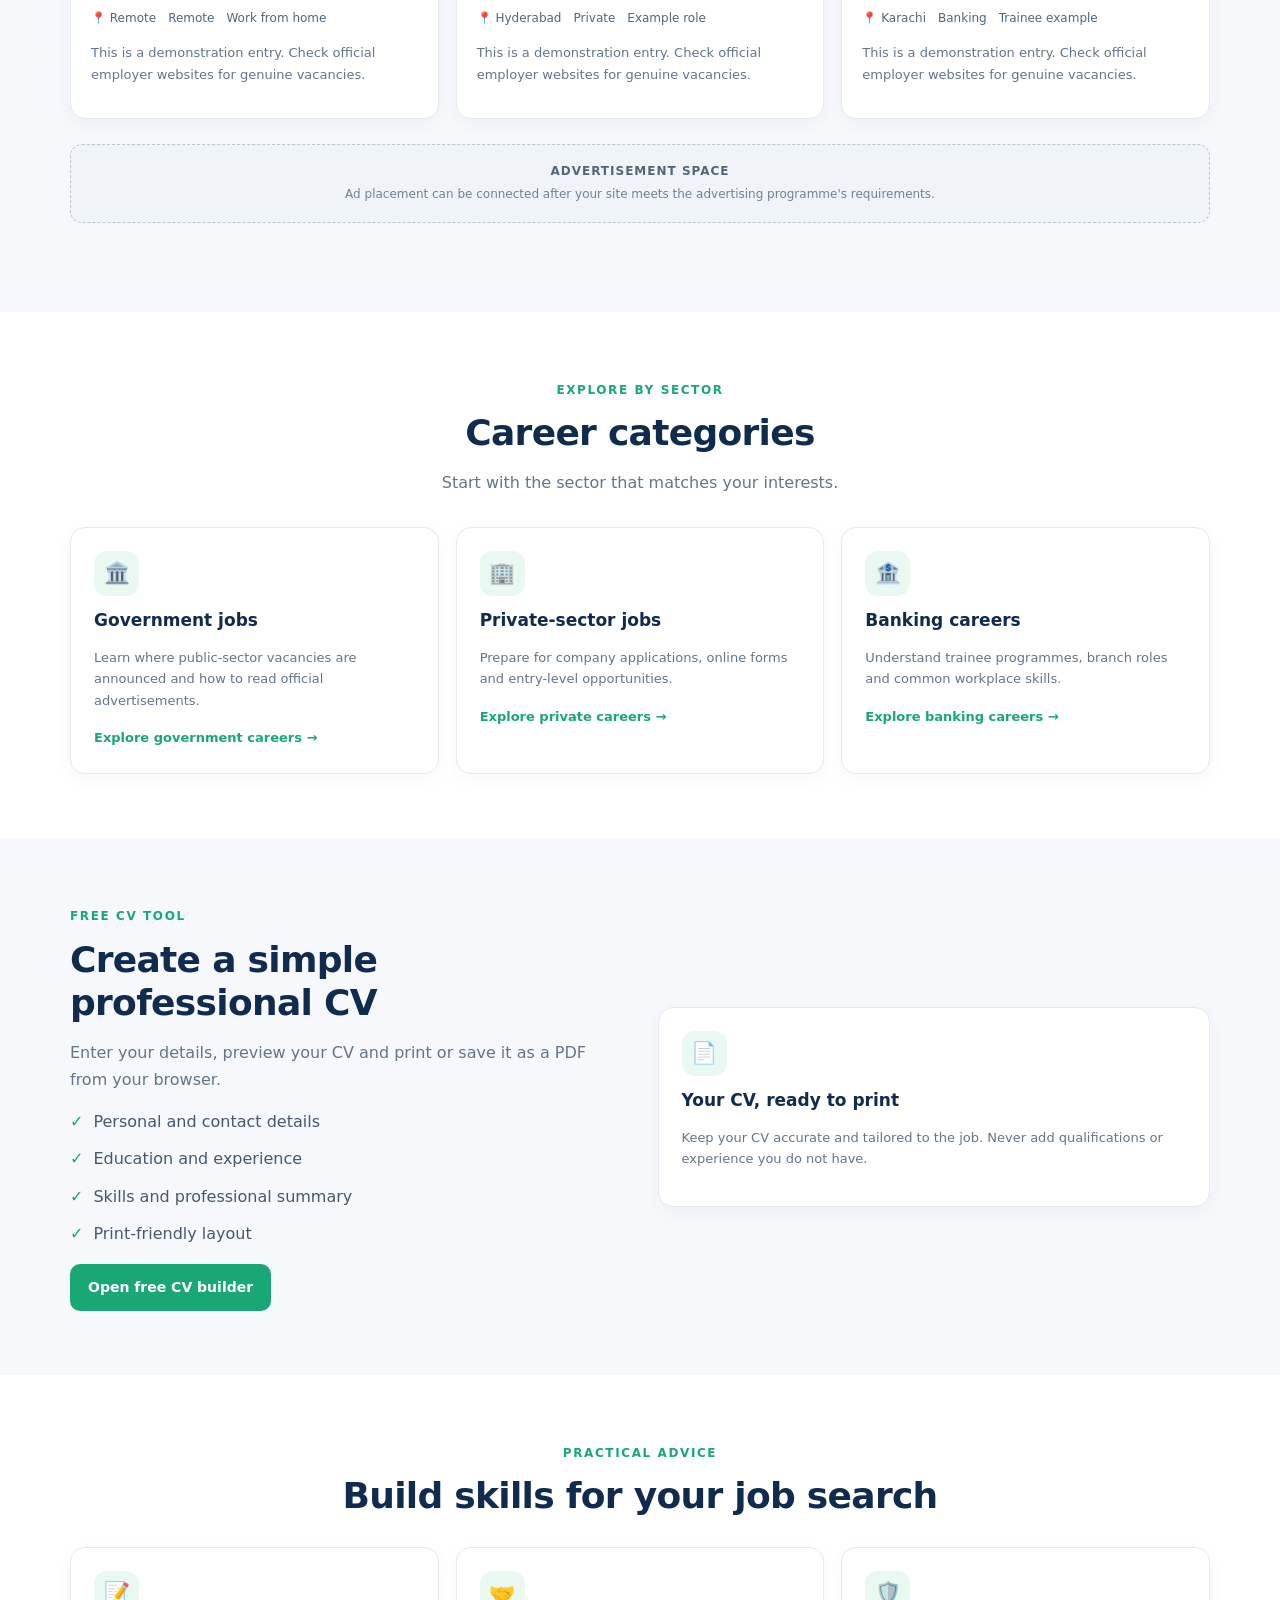
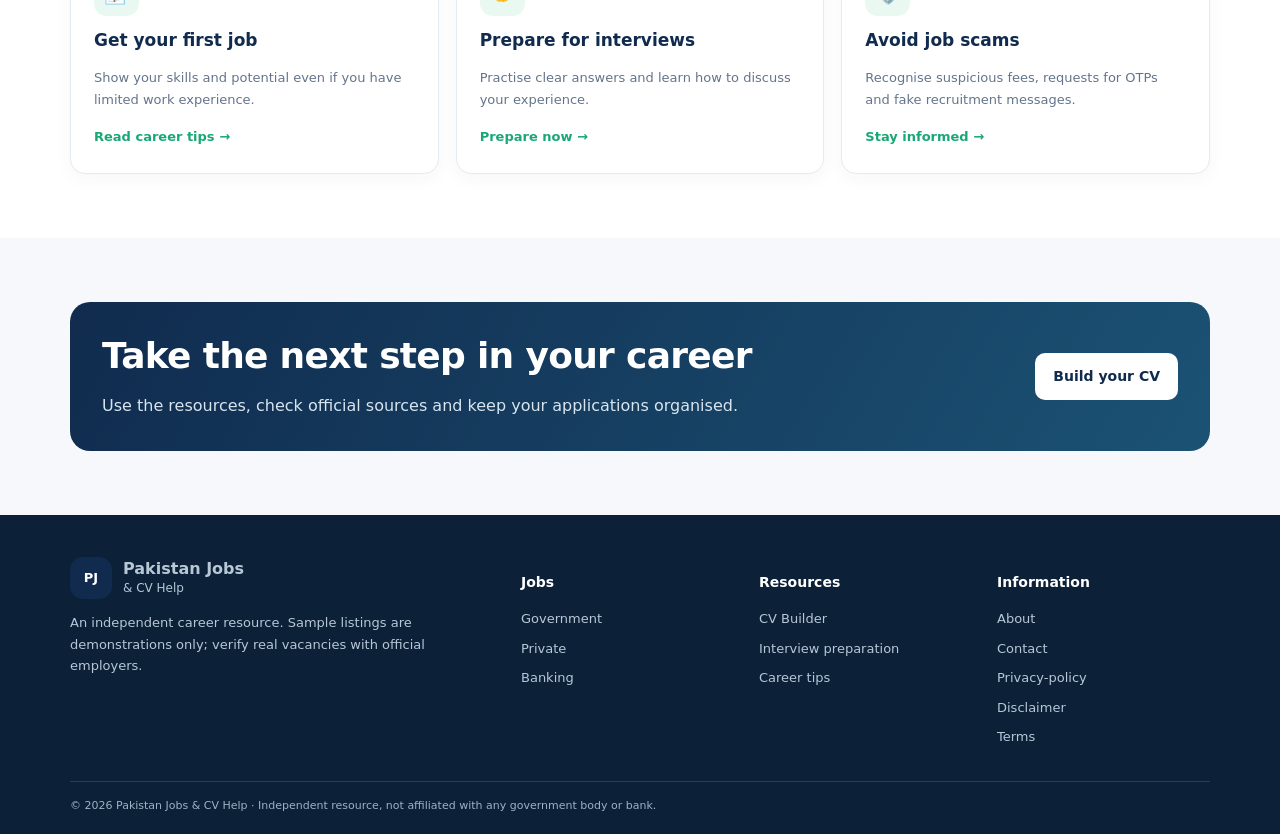
==== commit 58cf609e: "Update index.html" ====
--- a/index.html
+++ b/index.html
@@ -16,7 +16,7 @@
 <section class="hero"><div class="wrap hero-grid"><div><span class="eyebrow">Your career starts here</span><h1>Find your next opportunity in <em>Pakistan.</em></h1><p>Explore job-search guidance, build a professional CV and prepare for your next interview with practical career resources.</p><div class="actions"><a class="btn btn-primary" href="#jobs">Explore jobs</a><a class="btn btn-light" href="pages/cv-maker.html">Create a free CV</a></div><ul class="hero-points"><li>Free career resources</li><li>Official sources encouraged</li><li>Clear sample labels</li></ul></div>
 <div class="hero-panel"><h2>Make your next move count</h2><div class="quick"><span>🔎</span><p><b>Search smarter</b>Explore job examples by keyword and category.</p></div><div class="quick"><span>📄</span><p><b>Build your CV</b>Create a simple, printable CV in minutes.</p></div><div class="quick"><span>🎯</span><p><b>Prepare with confidence</b>Learn practical application and interview skills.</p></div></div></div></section>
 <div class="wrap trust"><span>✓ Free career resources</span><span>✓ Mobile-friendly</span><span>✓ Job scam awareness</span><span>✓ Official application links encouraged</span></div>
-<section id="jobs"><div class="wrap"><div class="section-head"><span class="eyebrow">Job search</span><h2>Explore job examples</h2><p>Search sample job entries by keyword and category, or explore our Government, Private and Banking pages for vacancy information. Always confirm current openings on the employer's official website.</p></div>
+<section id="jobs"><div class="wrap"><div class="section-head"><span class="eyebrow">Job search</span><h2>Explore Job Opportunities</h2><p>Search sample job entries by keyword and category, or explore our Government, Private and Banking pages for vacancy information. Always confirm current openings on the employer's official website.</p></div>
 <form class="search-panel" id="job-filter-form"><div class="search-grid">
 <label>Job title or keyword<input id="filter-title" type="search" placeholder="e.g. accountant, clerk"></label>
 <label>Location<input id="filter-location" type="search" placeholder="e.g. Karachi, Hyderabad"></label>
